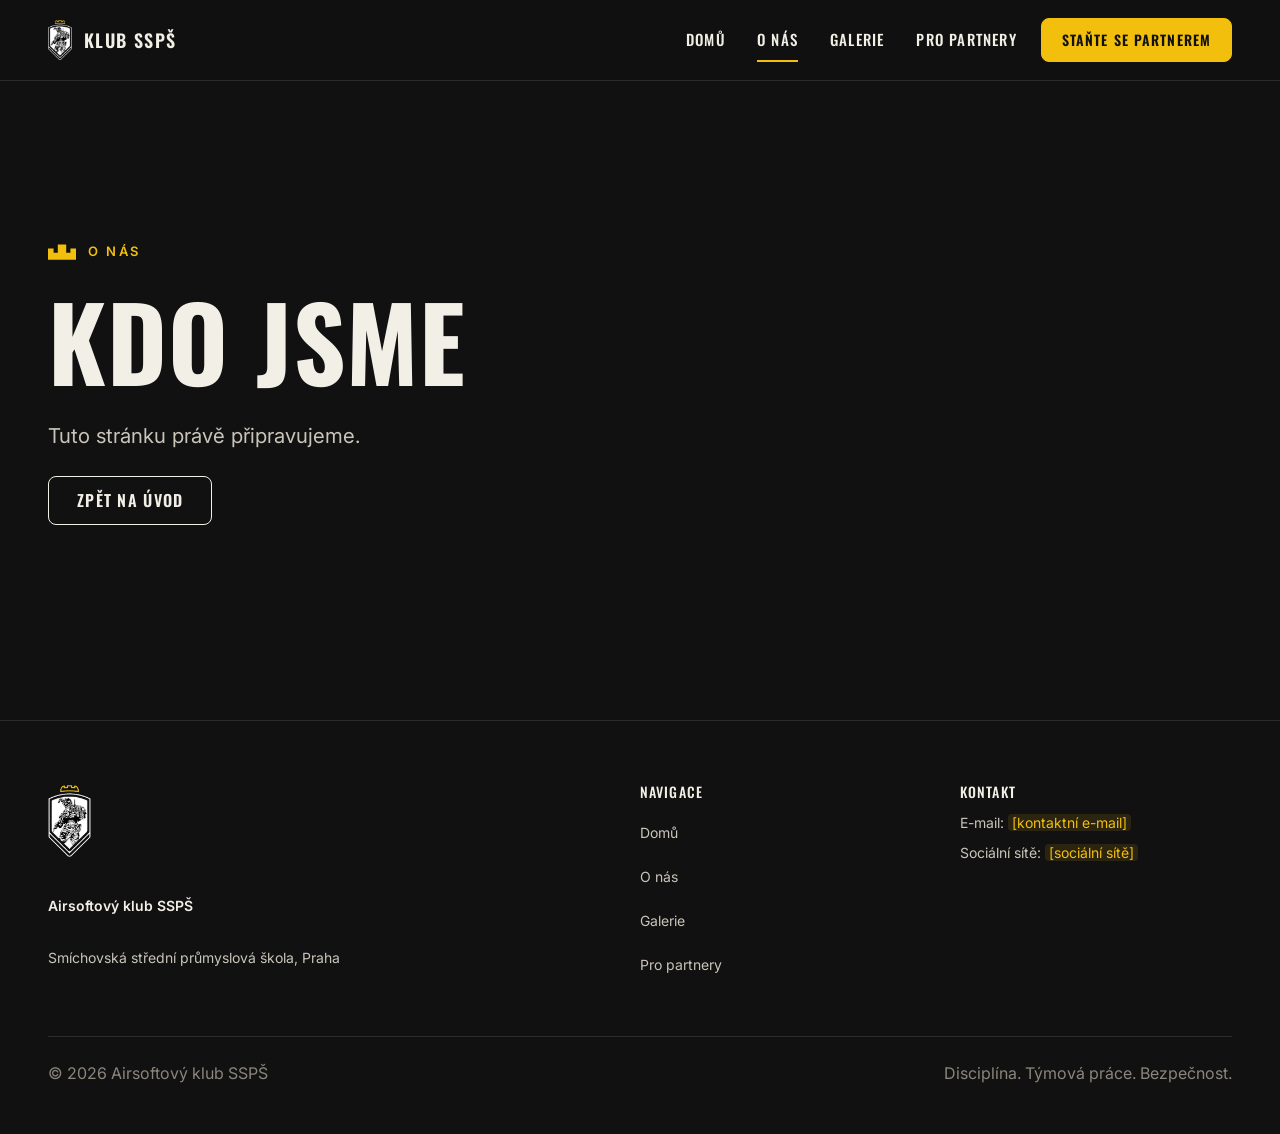
==== o-nas.html @ fc077492 "website foundation and homepage" ====
<!doctype html>
<html lang="cs">
<head>
  <meta charset="utf-8">
  <meta name="viewport" content="width=device-width, initial-scale=1">
  <title>O nás | Airsoftový klub SSPŠ</title>
  <meta name="description" content="Kdo jsme, jak klub vznikl a jaká pravidla dodržujeme.">
  <meta name="theme-color" content="#111111">

  <!-- Open Graph / sociální sítě. og:url a canonical doplnit, až bude známá doména: [URL / doména webu] -->
  <meta property="og:type" content="website">
  <meta property="og:locale" content="cs_CZ">
  <meta property="og:site_name" content="Airsoftový klub SSPŠ">
  <meta property="og:title" content="O nás | Airsoftový klub SSPŠ">
  <meta property="og:description" content="Školní airsoftový klub Smíchovské střední průmyslové školy. Disciplína. Týmová práce. Bezpečnost.">
  <meta property="og:image" content="assets/og-cover.jpg">
  <meta property="og:image:width" content="1200">
  <meta property="og:image:height" content="630">
  <meta property="og:image:alt" content="Logo Airsoftového klubu SSPŠ a členové klubu při tréninku">
  <meta name="twitter:card" content="summary_large_image">

  <link rel="icon" href="assets/icons/favicon.svg" type="image/svg+xml">
  <link rel="icon" href="assets/icons/favicon-32.png" sizes="32x32" type="image/png">
  <link rel="apple-touch-icon" href="assets/icons/apple-touch-icon.png">

  <link rel="preconnect" href="https://fonts.googleapis.com">
  <link rel="preconnect" href="https://fonts.gstatic.com" crossorigin>
  <link rel="stylesheet" href="https://fonts.googleapis.com/css2?family=Oswald:wght@500;600;700&family=Inter:wght@400;600&display=swap&subset=latin-ext">


  <link rel="stylesheet" href="css/tokens.css">
  <link rel="stylesheet" href="css/base.css">
  <link rel="stylesheet" href="css/components.css">
  <script>document.documentElement.classList.add("js");</script>
  <script src="js/main.js" defer></script>
</head>
<body>
  <a class="skip-link" href="#obsah">Přeskočit na obsah</a>

  <header class="site-header site-header--solid">
    <div class="container site-header__inner">
      <a class="brand" href="index.html" aria-label="Klub SSPŠ – úvodní stránka">
        <img class="brand__logo" src="assets/logo/logo.png" alt="" width="306" height="518">
        <span class="brand__name">Klub SSPŠ</span>
      </a>

      <nav class="nav" aria-label="Hlavní navigace">
        <ul class="nav__list" role="list">
          <li><a class="nav__link" href="index.html">Domů</a></li>
          <li><a class="nav__link" href="o-nas.html" aria-current="page">O&nbsp;nás</a></li>
          <li><a class="nav__link" href="galerie.html">Galerie</a></li>
          <li><a class="nav__link" href="partneri.html">Pro partnery</a></li>
        </ul>
      </nav>

      <a class="btn btn--primary btn--sm site-header__cta" href="partneri.html">Staňte se partnerem</a>

      <button class="menu-toggle" type="button" aria-expanded="false" aria-controls="mobile-menu" aria-label="Otevřít menu">
        <span class="menu-toggle__bars" aria-hidden="true"></span>
      </button>
    </div>
  </header>

  <div class="mobile-menu" id="mobile-menu" hidden>
    <nav aria-label="Mobilní navigace">
      <ul class="mobile-menu__list" role="list">
        <li><a class="mobile-menu__link" href="index.html">Domů</a></li>
        <li><a class="mobile-menu__link" href="o-nas.html" aria-current="page">O&nbsp;nás</a></li>
        <li><a class="mobile-menu__link" href="galerie.html">Galerie</a></li>
        <li><a class="mobile-menu__link" href="partneri.html">Pro partnery</a></li>
      </ul>
    </nav>
    <a class="btn btn--primary mobile-menu__cta" href="partneri.html">Staňte se partnerem</a>
  </div>

  <main id="obsah" tabindex="-1">
    <section class="stub" aria-labelledby="stub-title">
      <div class="container stub__inner">
        <p class="eyebrow">
          <svg class="battlement" width="40" height="24" viewBox="0 0 40 24" aria-hidden="true"><path d="M0 24V8h8v6h6V2h12v12h6V8h8v16z" fill="currentColor"/></svg>
          O&nbsp;nás
        </p>
        <h1 id="stub-title">Kdo jsme</h1>
        <p class="lead">Tuto stránku právě připravujeme.</p>
        <a class="btn btn--ghost" href="index.html">Zpět na úvod</a>
      </div>
    </section>
  </main>

  <footer class="site-footer">
    <div class="container">
      <div class="site-footer__grid">
        <div class="site-footer__brand">
          <img class="site-footer__logo" src="assets/logo/logo.png" alt="Logo Airsoftového klubu SSPŠ" width="306" height="518" loading="lazy">
          <p class="site-footer__name">Airsoftový klub SSPŠ</p>
          <p>Smíchovská střední průmyslová škola, Praha</p>
        </div>

        <nav aria-label="Odkazy v patičce">
          <h2 class="site-footer__heading">Navigace</h2>
          <ul class="site-footer__links" role="list">
            <li><a href="index.html">Domů</a></li>
            <li><a href="o-nas.html">O&nbsp;nás</a></li>
            <li><a href="galerie.html">Galerie</a></li>
            <li><a href="partneri.html">Pro partnery</a></li>
          </ul>
        </nav>

        <div>
          <h2 class="site-footer__heading">Kontakt</h2>
          <div class="site-footer__contact">
            <p>E-mail: <span class="placeholder">[kontaktní e-mail]</span></p>
            <p>Sociální sítě: <span class="placeholder">[sociální sítě]</span></p>
          </div>
        </div>
      </div>

      <div class="site-footer__bottom">
        <p>© 2026 Airsoftový klub SSPŠ</p>
        <p>Disciplína. Týmová práce. Bezpečnost.</p>
      </div>
    </div>
  </footer>
</body>
</html>
---- css/tokens.css ----
/* Design tokens – Airsoftový klub SSPŠ (DESIGN.md §4) */
:root {
  /* surfaces */
  --bg:          #111111;
  --bg-raised:   #1B1B1B;
  --bg-raised-2: #222222;
  --line:        #2C2C2C;

  /* text */
  --text:        #F2EFE6;
  --text-muted:  #C9C5BA;
  --text-subtle: #8A867C;

  /* accent */
  --gold:        #F2BF0C;
  --gold-hover:  #FFD23F;
  --gold-deep:   #2B2410;
  --on-gold:     #111111;

  /* feedback */
  --error:       #E5484D;

  /* overlays */
  --overlay-photo: linear-gradient(180deg, rgba(17, 17, 17, .2) 0%, rgba(17, 17, 17, .85) 100%);
  --header-bg:     rgba(17, 17, 17, .9);

  /* fonts */
  --font-display: "Oswald", "Arial Narrow", system-ui, sans-serif;
  --font-body:    "Inter", system-ui, -apple-system, "Segoe UI", Roboto, sans-serif;

  /* type scale */
  --fs-hero:    clamp(3rem, 8vw, 7.5rem);
  --fs-h2:      clamp(2.25rem, 4.5vw, 4.5rem);
  --fs-h3:      clamp(1.375rem, 2vw, 1.75rem);
  --fs-lead:    clamp(1.125rem, 1.6vw, 1.375rem);
  --fs-body:    1rem;
  --fs-small:   0.875rem;
  --fs-eyebrow: 0.8125rem;
  --fs-stat:    clamp(3rem, 6vw, 5.5rem);
  --fs-nav:     0.9375rem;
  --fs-menu:    clamp(2rem, 9vw, 3rem);

  --lh-hero: 1.1;  /* DESIGN says 1.0, but Ý/Š diacritics collide between lines at 1.0 */
  --lh-h2:   1.05;
  --lh-h3:   1.2;
  --lh-lead: 1.5;
  --lh-body: 1.6;

  --ls-heading: 0.01em;
  --ls-ui:      0.08em;
  --ls-eyebrow: 0.2em;

  /* spacing scale */
  --space-1: 4px;
  --space-2: 8px;
  --space-3: 12px;
  --space-4: 16px;
  --space-5: 24px;
  --space-6: 32px;
  --space-7: 48px;
  --space-8: 64px;
  --space-9: 96px;
  --space-10: 128px;

  /* layout */
  --container: 1200px;
  --gutter: 20px;
  --section-pad: clamp(64px, 10vw, 128px);
  --grid-gap: 24px;
  --header-h: 72px;

  /* shape */
  --radius-card: 12px;
  --radius-btn: 8px;
  --radius-pill: 999px;
  --border: 1px solid var(--line);
  --border-accent: 4px solid var(--gold);

  /* motion */
  --dur-fast: 150ms;
  --dur: 250ms;
  --ease: ease-out;
}

@media (min-width: 640px) {
  :root { --gutter: 32px; }
}

@media (min-width: 1024px) {
  :root { --gutter: 48px; --grid-gap: 32px; --header-h: 80px; }
}
---- css/base.css ----
/* Base: reset, typography, layout helpers (DESIGN.md §4, §8) */

*, *::before, *::after { box-sizing: border-box; }

* { margin: 0; }

html {
  color-scheme: dark;
  -webkit-text-size-adjust: 100%;
  text-size-adjust: 100%;
  scroll-behavior: smooth;
  scroll-padding-top: var(--header-h);
}

body {
  min-height: 100vh;
  background: var(--bg);
  color: var(--text-muted);
  font-family: var(--font-body);
  font-size: var(--fs-body);
  line-height: var(--lh-body);
  -webkit-font-smoothing: antialiased;
  overflow-x: hidden;
}

body.is-locked { overflow: hidden; }

img, picture, svg { display: block; max-width: 100%; }
img { height: auto; }

button { font: inherit; color: inherit; background: none; border: 0; cursor: pointer; }

ul[role="list"], ol[role="list"] { list-style: none; padding: 0; }

/* Headings */
h1, h2, h3 {
  font-family: var(--font-display);
  font-weight: 600;
  text-transform: uppercase;
  letter-spacing: var(--ls-heading);
  color: var(--text);
  text-wrap: balance;
}

h1 { font-size: var(--fs-hero); line-height: var(--lh-hero); font-weight: 700; }
h2 { font-size: var(--fs-h2); line-height: var(--lh-h2); }
h3 { font-size: var(--fs-h3); line-height: var(--lh-h3); }

p { max-width: 65ch; text-wrap: pretty; }

.lead {
  font-size: var(--fs-lead);
  line-height: var(--lh-lead);
  color: var(--text-muted);
  max-width: 60ch;
}

/* Links */
a { color: var(--text); text-decoration-color: var(--gold); text-underline-offset: 4px; }
a:hover { color: var(--gold); }

/* Focus */
:focus-visible {
  outline: 2px solid var(--gold);
  outline-offset: 3px;
  border-radius: 2px;
}

/* Skip-link target receives focus programmatically; no ring around the whole page */
main:focus { outline: none; }

/* Skip link */
.skip-link {
  position: absolute;
  top: var(--space-3);
  left: var(--space-3);
  z-index: 200;
  padding: var(--space-3) var(--space-5);
  background: var(--gold);
  color: var(--on-gold);
  font-weight: 600;
  border-radius: var(--radius-btn);
  text-decoration: none;
  transform: translateY(-200%);
  transition: transform var(--dur-fast) var(--ease);
}
.skip-link:focus { transform: translateY(0); color: var(--on-gold); }

/* Layout helpers */
.container {
  width: 100%;
  max-width: calc(var(--container) + 2 * var(--gutter));
  margin-inline: auto;
  padding-inline: var(--gutter);
}

.section { padding-block: var(--section-pad); }
.section--raised { background: var(--bg-raised); }

.visually-hidden {
  position: absolute !important;
  width: 1px; height: 1px;
  padding: 0; margin: -1px;
  overflow: hidden;
  clip: rect(0 0 0 0);
  white-space: nowrap;
  border: 0;
}

/* Placeholder marker for missing facts – visible on purpose */
.placeholder {
  color: var(--gold);
  font-style: normal;
  background: var(--gold-deep);
  padding: 0 var(--space-1);
  border-radius: 4px;
}

/* Scroll reveal (added by JS, so content is visible without JS) */
.js .reveal {
  opacity: 0;
  transform: translateY(16px);
  transition: opacity var(--dur) var(--ease), transform var(--dur) var(--ease);
}
.js .reveal.is-visible { opacity: 1; transform: none; }

@media (prefers-reduced-motion: reduce) {
  html { scroll-behavior: auto; }
  *, *::before, *::after {
    transition-duration: 0.01ms !important;
    animation-duration: 0.01ms !important;
    animation-iteration-count: 1 !important;
  }
  .js .reveal { opacity: 1; transform: none; }
}
---- css/components.css ----
/* Components (DESIGN.md §5) */

/* ---------- Battlement motif ---------- */
.battlement {
  flex: none;
  width: 28px;
  height: auto;
  color: var(--gold);
}

/* ---------- Buttons ---------- */
.btn {
  display: inline-flex;
  align-items: center;
  justify-content: center;
  gap: var(--space-2);
  min-height: 48px;
  padding: 14px 28px;
  border: 1px solid transparent;
  border-radius: var(--radius-btn);
  font-family: var(--font-display);
  font-weight: 600;
  font-size: 1rem;
  line-height: 1.2;
  letter-spacing: var(--ls-ui);
  text-transform: uppercase;
  text-decoration: none;
  white-space: nowrap;
  transition: background-color var(--dur-fast) var(--ease),
              border-color var(--dur-fast) var(--ease),
              color var(--dur-fast) var(--ease);
}

.btn--primary { background: var(--gold); color: var(--on-gold); }
.btn--primary:hover { background: var(--gold-hover); color: var(--on-gold); }

.btn--ghost { border-color: var(--text); color: var(--text); }
.btn--ghost:hover { border-color: var(--gold); color: var(--gold); }

.btn--sm { min-height: 44px; padding: 10px 20px; font-size: var(--fs-small); }

.link {
  display: inline-flex;
  align-items: center;
  min-height: 44px;
  color: var(--text);
  font-weight: 600;
  text-decoration: underline;
  text-decoration-color: var(--gold);
  text-decoration-thickness: 2px;
  text-underline-offset: 4px;
}
.link:hover { color: var(--gold); }

.btn-row { display: flex; flex-wrap: wrap; gap: var(--space-4); }

/* ---------- Header / nav ---------- */
.site-header {
  position: fixed;
  inset: 0 0 auto 0;
  z-index: 100;
  border-bottom: 1px solid transparent;
  transition: background-color var(--dur) var(--ease), border-color var(--dur) var(--ease);
}

.site-header.is-scrolled,
.site-header--solid {
  background: var(--header-bg);
  -webkit-backdrop-filter: blur(8px);
  backdrop-filter: blur(8px);
  border-bottom-color: var(--line);
}

.site-header__inner {
  display: flex;
  align-items: center;
  justify-content: space-between;
  gap: var(--space-5);
  min-height: var(--header-h);
}

.brand {
  display: inline-flex;
  align-items: center;
  gap: var(--space-3);
  min-height: 44px;
  text-decoration: none;
  color: var(--text);
}
.brand:hover { color: var(--text); }
.brand__logo { width: auto; height: 40px; }
.brand__name {
  font-family: var(--font-display);
  font-weight: 600;
  font-size: 1.125rem;
  letter-spacing: var(--ls-ui);
  text-transform: uppercase;
}

.nav { display: none; }

.nav__list {
  display: flex;
  align-items: center;
  gap: var(--space-6);
}

.nav__link {
  display: inline-flex;
  align-items: center;
  min-height: 44px;
  font-family: var(--font-display);
  font-weight: 500;
  font-size: var(--fs-nav);
  letter-spacing: var(--ls-ui);
  text-transform: uppercase;
  text-decoration: none;
  color: var(--text);
  border-bottom: 2px solid transparent;
  transition: color var(--dur-fast) var(--ease), border-color var(--dur-fast) var(--ease);
}
.nav__link:hover { color: var(--gold); }
.nav__link[aria-current="page"] { border-bottom-color: var(--gold); }

.site-header__cta { display: none; }

/* Header CTA: ghost while over the hero, primary once the hero is scrolled past
   (keeps a single primary button per screen). */
.site-header__cta.btn--primary { background: transparent; color: var(--text); border-color: var(--text); }
.site-header__cta.btn--primary:hover { border-color: var(--gold); color: var(--gold); }
.site-header.is-past-hero .site-header__cta.btn--primary,
.site-header--solid .site-header__cta.btn--primary { background: var(--gold); color: var(--on-gold); border-color: var(--gold); }
.site-header.is-past-hero .site-header__cta.btn--primary:hover,
.site-header--solid .site-header__cta.btn--primary:hover { background: var(--gold-hover); border-color: var(--gold-hover); color: var(--on-gold); }

.menu-toggle {
  display: inline-flex;
  align-items: center;
  justify-content: center;
  width: 48px;
  height: 48px;
  margin-right: calc(-1 * var(--space-3));
  color: var(--text);
  border-radius: var(--radius-btn);
  position: relative;
  z-index: 120;
}
.menu-toggle__bars,
.menu-toggle__bars::before,
.menu-toggle__bars::after {
  display: block;
  width: 24px;
  height: 2px;
  background: currentColor;
  transition: transform var(--dur) var(--ease), opacity var(--dur-fast) var(--ease);
}
.menu-toggle__bars { position: relative; }
.menu-toggle__bars::before,
.menu-toggle__bars::after { content: ""; position: absolute; left: 0; }
.menu-toggle__bars::before { top: -7px; }
.menu-toggle__bars::after { top: 7px; }
.menu-toggle[aria-expanded="true"] .menu-toggle__bars { background: transparent; }
.menu-toggle[aria-expanded="true"] .menu-toggle__bars::before { transform: translateY(7px) rotate(45deg); }
.menu-toggle[aria-expanded="true"] .menu-toggle__bars::after { transform: translateY(-7px) rotate(-45deg); }

/* While the menu is open the header sits above the overlay, so logo + close button stay usable */
.site-header--menu-open {
  z-index: 120;
  background: var(--bg);
  -webkit-backdrop-filter: none;
  backdrop-filter: none;
  border-bottom-color: var(--line);
}

/* Mobile overlay */
.mobile-menu {
  position: fixed;
  inset: 0;
  z-index: 110;
  display: flex;
  flex-direction: column;
  padding: calc(var(--header-h) + var(--space-6)) var(--gutter) var(--space-7);
  background: var(--bg);
  overflow-y: auto;
}
.mobile-menu[hidden] { display: none; }

.mobile-menu__list { display: grid; gap: var(--space-2); }

.mobile-menu__link {
  display: inline-flex;
  align-items: center;
  min-height: 56px;
  font-family: var(--font-display);
  font-weight: 600;
  font-size: var(--fs-menu);
  line-height: 1.1;
  letter-spacing: var(--ls-heading);
  text-transform: uppercase;
  text-decoration: none;
  color: var(--text);
}
.mobile-menu__link[aria-current="page"] {
  text-decoration: underline;
  text-decoration-color: var(--gold);
  text-decoration-thickness: 2px;
  text-underline-offset: 8px;
}
.mobile-menu__cta { margin-top: var(--space-7); align-self: flex-start; }

@media (min-width: 1024px) {
  .nav { display: block; margin-left: auto; }
  .site-header__cta { display: inline-flex; }
  .menu-toggle, .mobile-menu { display: none !important; }
}

/* ---------- Section header ---------- */
.section-header { display: grid; gap: var(--space-4); margin-bottom: var(--space-7); }

.eyebrow {
  display: inline-flex;
  align-items: center;
  gap: var(--space-3);
  font-family: var(--font-body);
  font-weight: 600;
  font-size: var(--fs-eyebrow);
  line-height: 1.3;
  letter-spacing: var(--ls-eyebrow);
  text-transform: uppercase;
  color: var(--gold);
}

.section-header__title { max-width: 18ch; }
.section-header .lead { margin-top: var(--space-2); }

.section-footer { margin-top: var(--space-6); }

/* ---------- Hero ---------- */
.hero {
  position: relative;
  display: flex;
  align-items: flex-end;
  min-height: 92vh;
  min-height: 92svh;
  padding-top: calc(var(--header-h) + var(--space-7));
  padding-bottom: var(--space-8);
  isolation: isolate;
  overflow: hidden;
  background: var(--bg);
}

.hero__media,
.hero__media img {
  position: absolute;
  inset: 0;
  width: 100%;
  height: 100%;
  z-index: -2;
}
.hero__media img {
  object-fit: cover;
  object-position: 50% 30%;
  filter: saturate(0.9);
}
.hero::before {
  content: "";
  position: absolute;
  inset: 0;
  z-index: -1;
  /* mobile: photo stays visible at the top, text sits on a dark lower part */
  background: linear-gradient(180deg, rgba(17, 17, 17, .25) 0%, rgba(17, 17, 17, .55) 30%, rgba(17, 17, 17, .92) 55%, var(--bg) 100%);
}

.hero__inner {
  display: grid;
  gap: var(--space-7);
  align-items: end;
}

.hero__content { display: grid; gap: var(--space-5); justify-items: start; }
.hero__title { max-width: 12ch; }
.hero__lead { color: var(--text); }

.hero__logo { display: none; }

.hero__media img { object-position: 50% 0%; }

@media (min-width: 640px) {
  .hero { min-height: 75vh; min-height: 75svh; }
  .hero__media img { object-position: 50% 50%; }
  .hero::before {
    background:
      linear-gradient(90deg, rgba(17, 17, 17, .8) 0%, rgba(17, 17, 17, .45) 70%, rgba(17, 17, 17, .3) 100%),
      var(--overlay-photo);
  }
}

@media (min-width: 1024px) {
  .hero { min-height: 90vh; align-items: center; padding-bottom: var(--space-9); }
  .hero::before {
    background:
      /* dark zone behind the logo (logo only on dark backgrounds, DESIGN §2) */
      radial-gradient(ellipse 360px 420px at calc(100% - 200px) 50%, rgba(17, 17, 17, .9) 0%, rgba(17, 17, 17, .75) 55%, rgba(17, 17, 17, 0) 100%),
      linear-gradient(90deg, rgba(17, 17, 17, .85) 0%, rgba(17, 17, 17, .4) 55%, rgba(17, 17, 17, .7) 100%),
      var(--overlay-photo);
  }
  .hero__inner { grid-template-columns: minmax(0, 1fr) auto; }
  .hero__logo {
    display: block;
    width: auto;
    height: clamp(280px, 30vw, 380px);
    margin-right: var(--space-5);
  }
}

/* ---------- Stat blocks ---------- */
.stats {
  display: grid;
  gap: var(--space-6);
}
.stat {
  display: grid;
  gap: var(--space-2);
  padding-left: var(--space-5);
  border-left: var(--border-accent);
}
.stat__value {
  font-family: var(--font-display);
  font-weight: 700;
  font-size: var(--fs-stat);
  line-height: 1;
  color: var(--gold);
}
.stat__label {
  font-size: var(--fs-body);
  color: var(--text-muted);
}

@media (min-width: 640px) {
  .stats { grid-template-columns: repeat(3, minmax(0, 1fr)); }
}

/* ---------- Cards ---------- */
.card-grid {
  display: grid;
  gap: var(--grid-gap);
}
@media (min-width: 640px) { .card-grid { grid-template-columns: repeat(2, minmax(0, 1fr)); } }
@media (min-width: 1024px) { .card-grid--4 { grid-template-columns: repeat(4, minmax(0, 1fr)); } }

.card {
  display: flex;
  flex-direction: column;
  gap: var(--space-4);
  padding: var(--space-6);
  background: var(--bg-raised);
  border: var(--border);
  border-top: var(--border-accent);
  border-radius: var(--radius-card);
  transition: transform var(--dur) var(--ease), border-color var(--dur) var(--ease), background-color var(--dur) var(--ease);
}
.card:hover {
  transform: translateY(-2px);
  border-color: var(--gold);
  background: var(--bg-raised-2);
}
.card__icon { width: 32px; height: 32px; color: var(--gold); }
.card__title { font-size: var(--fs-h3); }
.card__text { color: var(--text-muted); }
.card__meta { margin-top: auto; font-size: var(--fs-small); color: var(--text-muted); }

/* ---------- Statement band ---------- */
.statement-band {
  background: var(--gold);
  color: var(--on-gold);
  padding-block: clamp(48px, 8vw, 96px);
}
.statement-band__text {
  font-family: var(--font-display);
  font-weight: 700;
  font-size: var(--fs-h2);
  line-height: var(--lh-h2);
  letter-spacing: var(--ls-heading);
  text-transform: uppercase;
  text-align: center;
  color: var(--on-gold);
  max-width: none;
}
.statement-band__text span { display: inline-block; }

/* ---------- Photo grid ---------- */
.photo-grid {
  display: grid;
  grid-template-columns: repeat(2, minmax(0, 1fr));
  gap: var(--space-2);
}
@media (min-width: 640px) { .photo-grid { grid-template-columns: repeat(3, minmax(0, 1fr)); gap: var(--space-3); } }

.photo {
  position: relative;
  aspect-ratio: 4 / 5;
  overflow: hidden;
  border-radius: var(--radius-card);
  background: var(--bg-raised);
}
.photo img {
  width: 100%;
  height: 100%;
  object-fit: cover;
  filter: saturate(0.9);
  transition: transform var(--dur) var(--ease);
}
.photo:hover img { transform: scale(1.03); }

/* ---------- Partners ---------- */
.partner-grid {
  display: grid;
  grid-template-columns: repeat(2, minmax(0, 1fr));
  gap: var(--space-4);
  margin-bottom: var(--space-7);
}
@media (min-width: 1024px) { .partner-grid { grid-template-columns: repeat(4, minmax(0, 1fr)); } }

.partner-tile {
  display: grid;
  place-items: center;
  min-height: 120px;
  padding: var(--space-5);
  background: var(--bg-raised);
  border: var(--border);
  border-radius: var(--radius-card);
}
.partner-tile img { filter: grayscale(1); opacity: .6; transition: filter var(--dur) var(--ease), opacity var(--dur) var(--ease); }
.partner-tile:hover img { filter: none; opacity: 1; }

.partner-tile--placeholder {
  border: 1px dashed var(--text-subtle);
  background: transparent;
  font-family: var(--font-display);
  font-weight: 500;
  font-size: var(--fs-small);
  letter-spacing: var(--ls-ui);
  text-transform: uppercase;
  text-align: center;
  color: var(--text-muted);
}

.cta-box {
  display: grid;
  gap: var(--space-5);
  justify-items: start;
  padding: var(--space-6);
  background: var(--bg-raised);
  border: var(--border);
  border-radius: var(--radius-card);
}
.cta-box__text { font-size: var(--fs-lead); line-height: var(--lh-lead); color: var(--text); }

@media (min-width: 1024px) {
  .cta-box { grid-template-columns: 1fr auto; align-items: center; padding: var(--space-7); }
}

/* ---------- Footer ---------- */
.site-footer {
  border-top: var(--border);
  padding-block: var(--space-8) var(--space-7);
  font-size: var(--fs-small);
  color: var(--text-muted);
}
.site-footer__grid { display: grid; gap: var(--space-7); }
.site-footer__brand { display: grid; gap: var(--space-3); justify-items: start; }
.site-footer__logo { width: auto; height: 72px; margin-bottom: var(--space-2); }
.site-footer__name { color: var(--text); font-weight: 600; }
.site-footer__heading {
  margin-bottom: var(--space-3);
  font-family: var(--font-display);
  font-weight: 500;
  font-size: var(--fs-small);
  letter-spacing: var(--ls-ui);
  text-transform: uppercase;
  color: var(--text);
}
.site-footer__links { display: grid; gap: 0; }
.site-footer__links a {
  display: inline-flex;
  align-items: center;
  min-height: 44px;
  color: var(--text-muted);
  text-decoration: none;
}
.site-footer__links a:hover { color: var(--gold); }
.site-footer__contact { display: grid; gap: var(--space-2); }
.site-footer__bottom {
  margin-top: var(--space-7);
  padding-top: var(--space-5);
  border-top: var(--border);
  display: flex;
  flex-wrap: wrap;
  justify-content: space-between;
  gap: var(--space-3);
  color: var(--text-subtle);
  font-size: var(--fs-body);
}

@media (min-width: 640px) {
  .site-footer__grid { grid-template-columns: repeat(2, minmax(0, 1fr)); }
}
@media (min-width: 1024px) {
  .site-footer__grid { grid-template-columns: 2fr 1fr 1fr; }
}

/* ---------- Stub page ---------- */
.stub {
  min-height: 80vh;
  display: flex;
  align-items: center;
  padding-top: calc(var(--header-h) + var(--space-8));
  padding-bottom: var(--space-9);
}
.stub__inner { display: grid; gap: var(--space-5); justify-items: start; }

/* ---------- Reduced motion: no transforms ---------- */
@media (prefers-reduced-motion: reduce) {
  .card:hover { transform: none; }
  .photo:hover img { transform: none; }
  .skip-link { transition: none; }
}
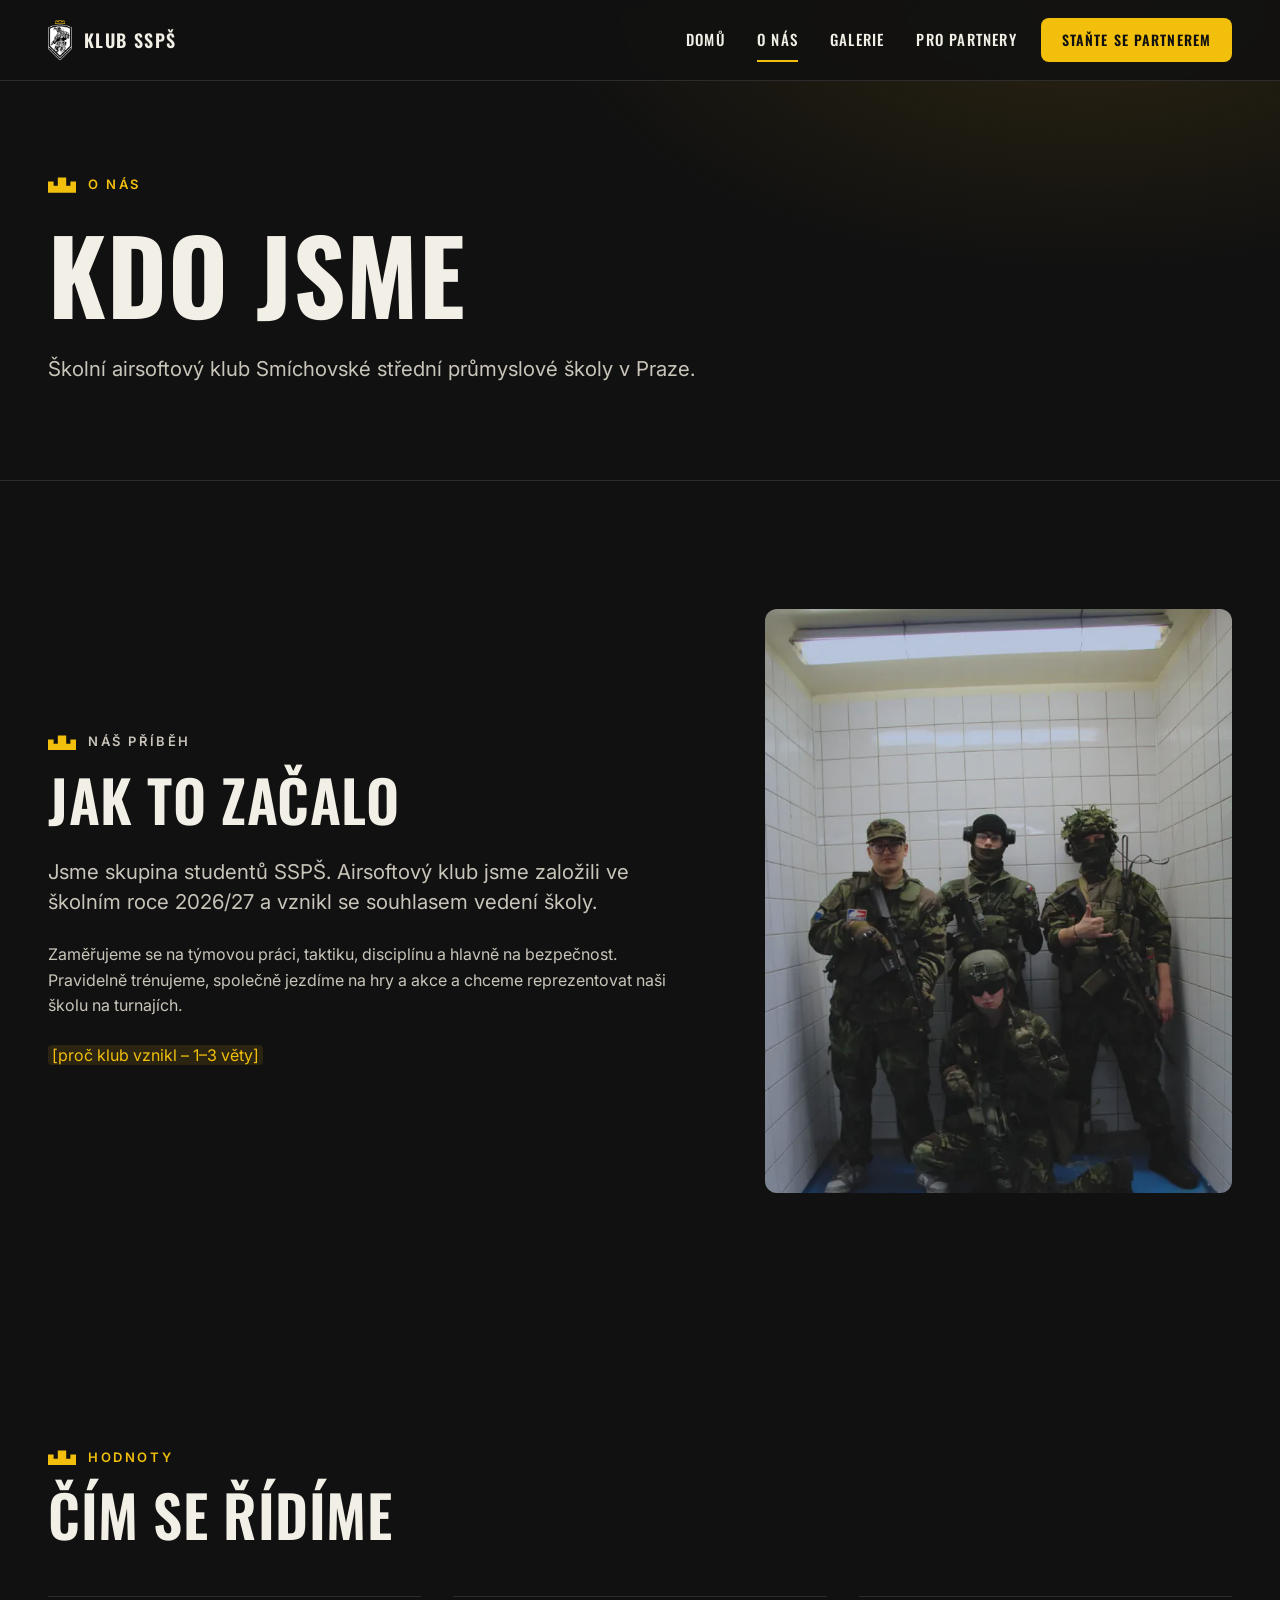
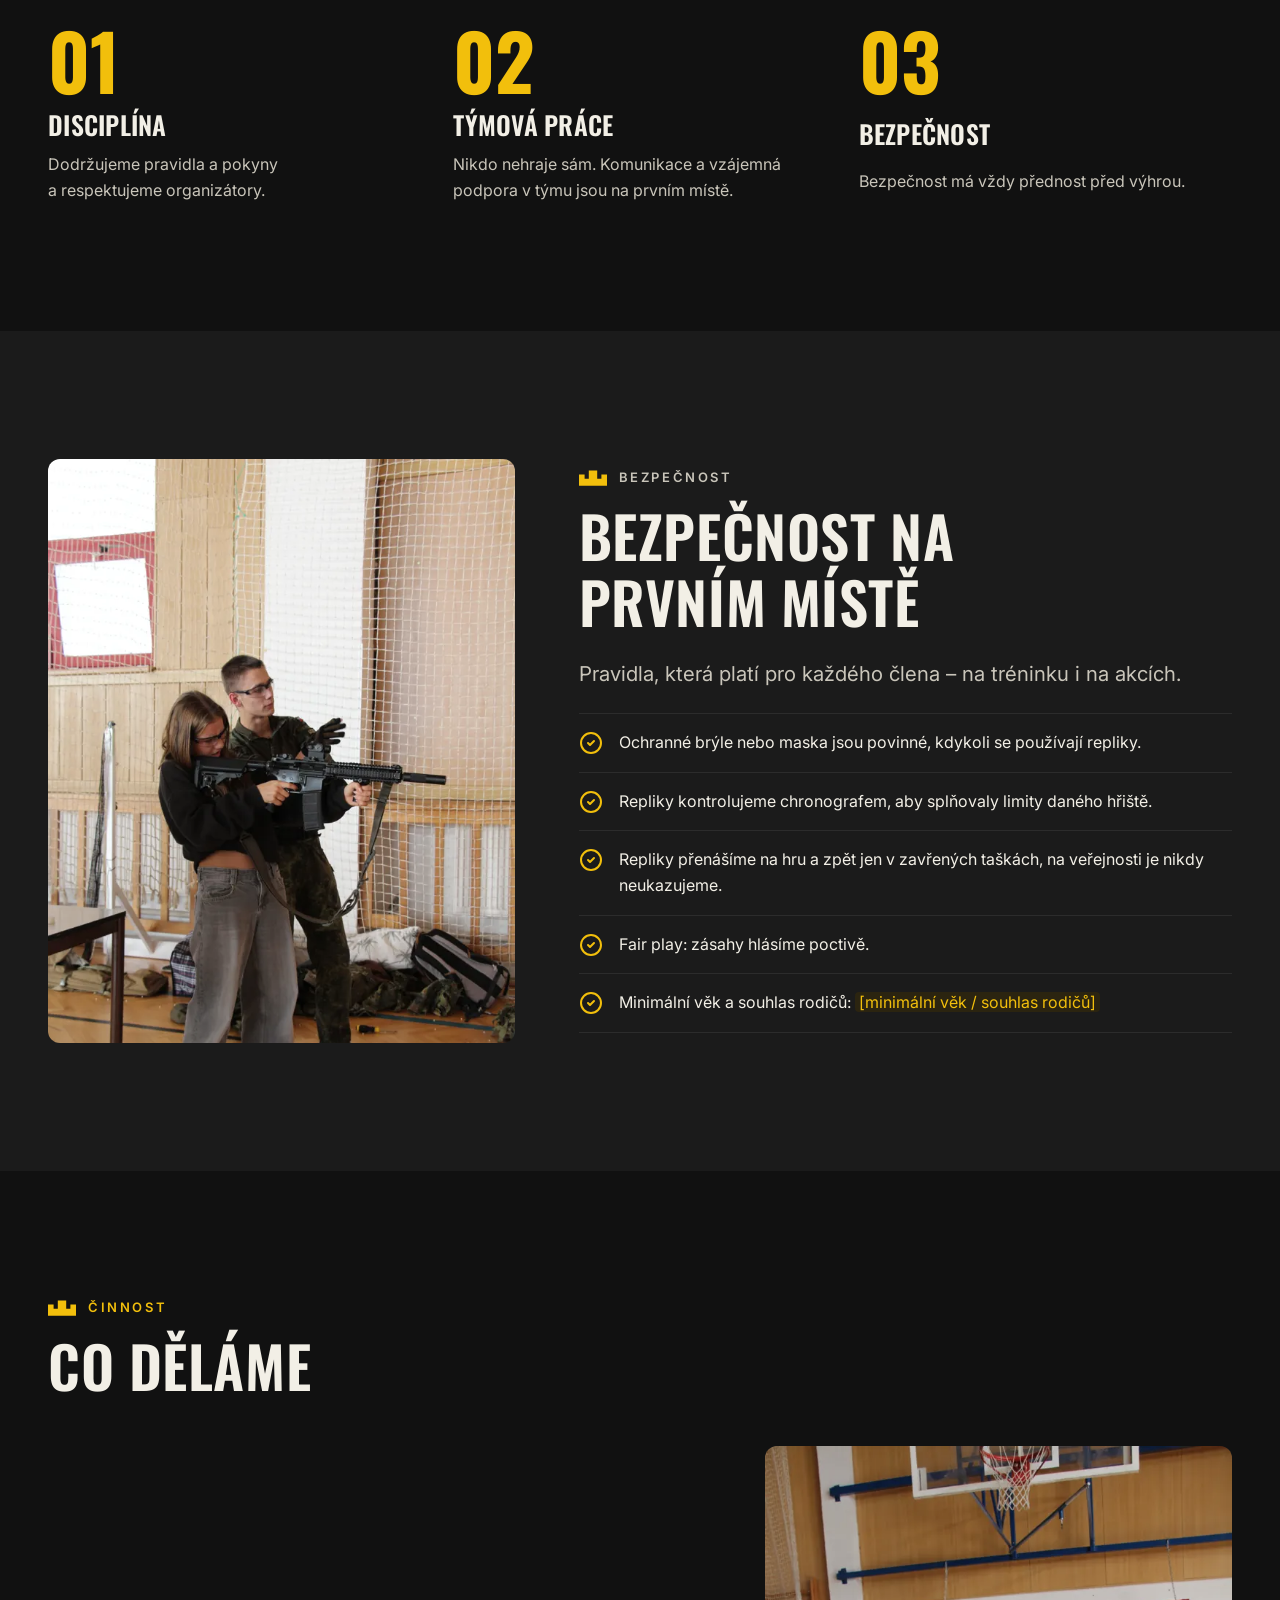
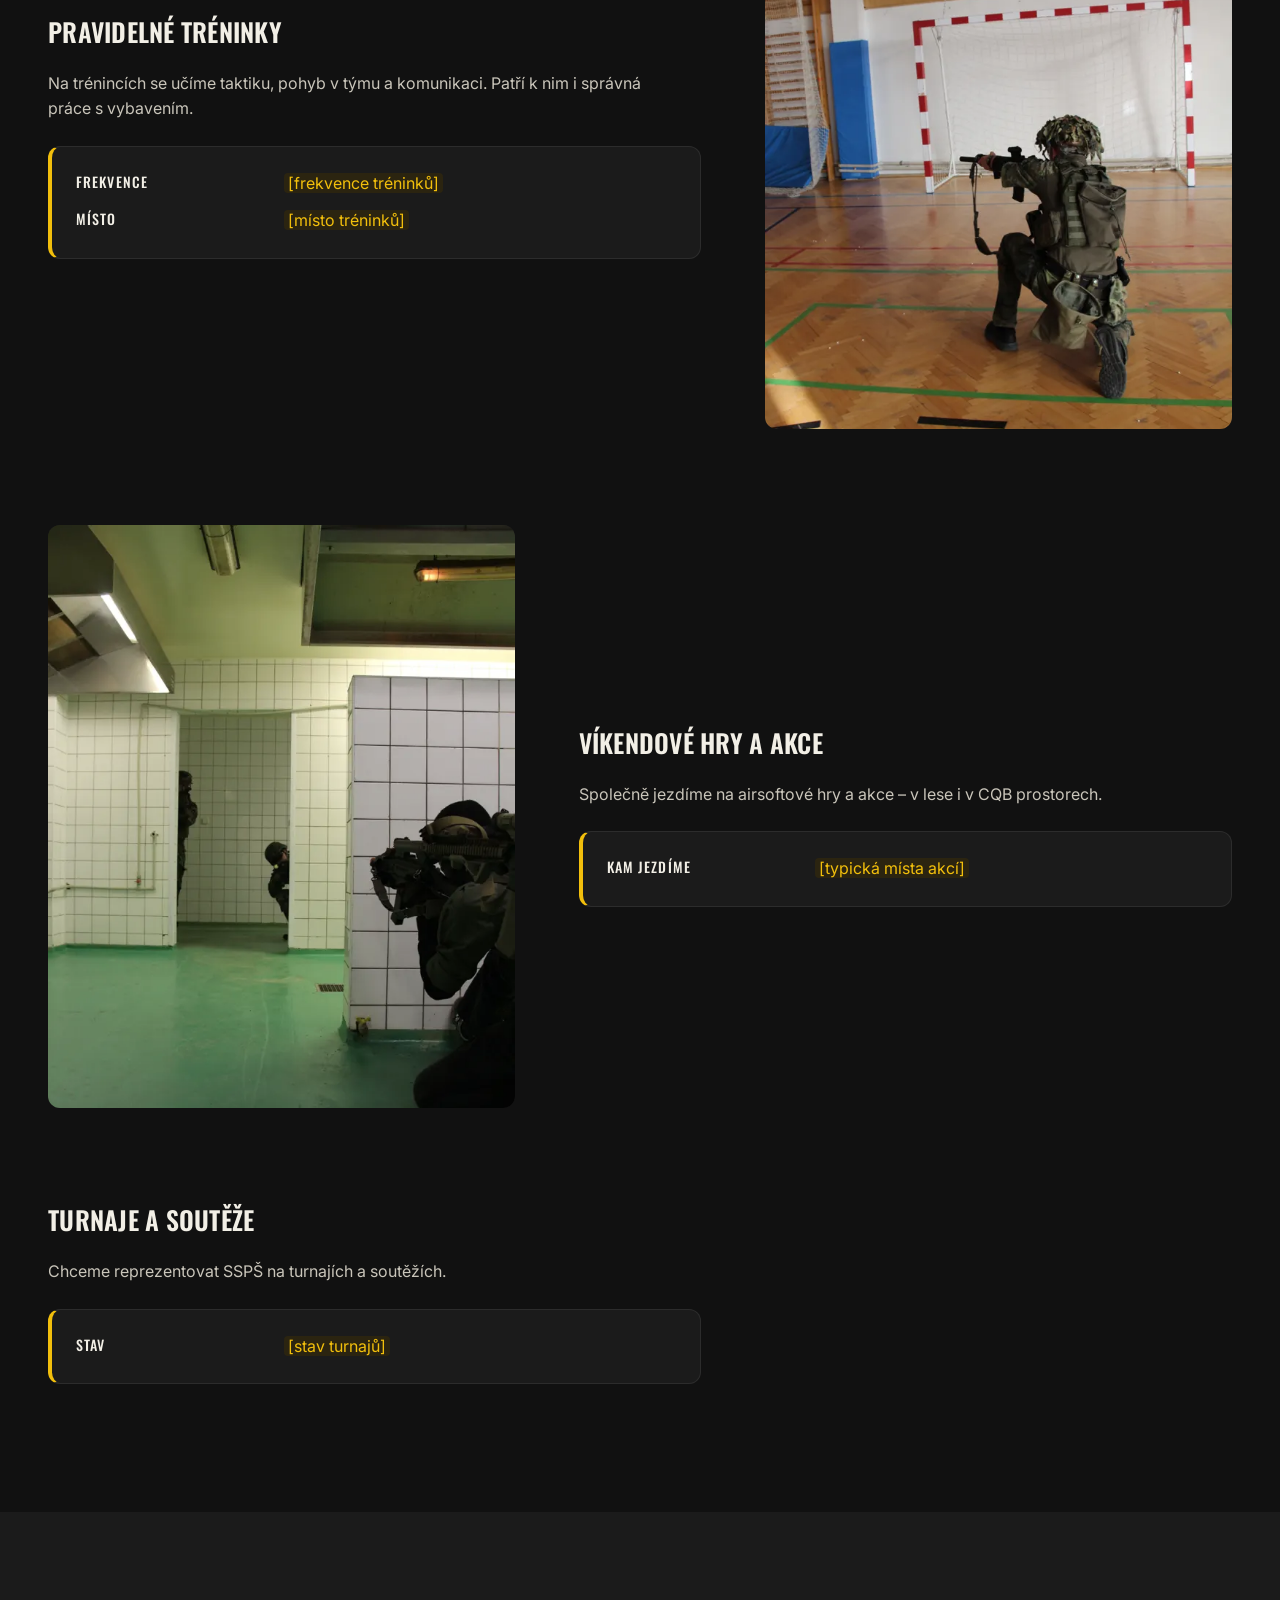
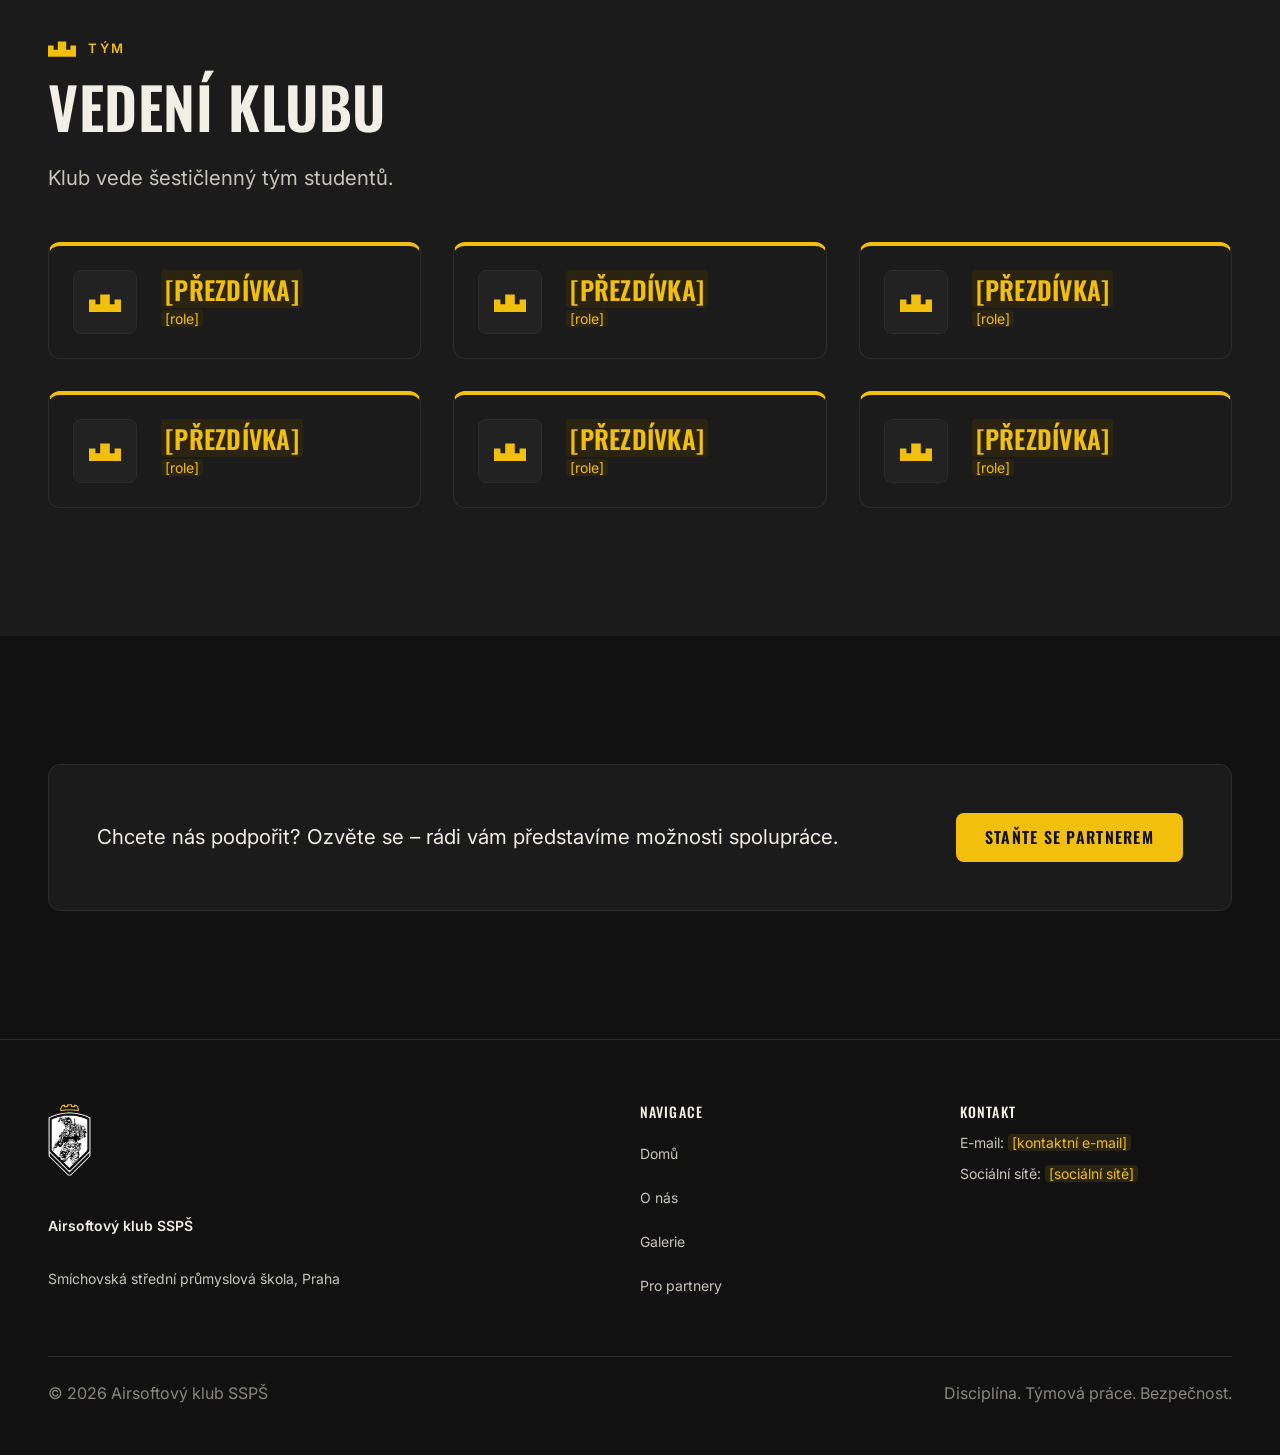
==== commit a1866bb8: "About us page added" ====
--- a/o-nas.html
+++ b/o-nas.html
@@ -4,7 +4,7 @@
   <meta charset="utf-8">
   <meta name="viewport" content="width=device-width, initial-scale=1">
   <title>O nás | Airsoftový klub SSPŠ</title>
-  <meta name="description" content="Kdo jsme, jak klub vznikl a jaká pravidla dodržujeme.">
+  <meta name="description" content="Kdo jsme, čím se řídíme, bezpečnostní pravidla a vedení Airsoftového klubu SSPŠ ze Smíchovské střední průmyslové školy.">
   <meta name="theme-color" content="#111111">
 
   <!-- Open Graph / sociální sítě. og:url a canonical doplnit, až bude známá doména: [URL / doména webu] -->
@@ -74,17 +74,255 @@
   </div>
 
   <main id="obsah" tabindex="-1">
-    <section class="stub" aria-labelledby="stub-title">
-      <div class="container stub__inner">
+
+    <!-- 1. Page header -->
+    <section class="page-header" aria-labelledby="page-title">
+      <div class="container page-header__inner">
         <p class="eyebrow">
           <svg class="battlement" width="40" height="24" viewBox="0 0 40 24" aria-hidden="true"><path d="M0 24V8h8v6h6V2h12v12h6V8h8v16z" fill="currentColor"/></svg>
           O&nbsp;nás
         </p>
-        <h1 id="stub-title">Kdo jsme</h1>
-        <p class="lead">Tuto stránku právě připravujeme.</p>
-        <a class="btn btn--ghost" href="index.html">Zpět na úvod</a>
-      </div>
-    </section>
+        <h1 id="page-title">Kdo jsme</h1>
+        <p class="lead">Školní airsoftový klub Smíchovské střední průmyslové školy v&nbsp;Praze.</p>
+      </div>
+    </section>
+
+    <!-- 2. Náš příběh -->
+    <section class="section" aria-labelledby="pribeh-title">
+      <div class="container">
+        <div class="split">
+          <div class="split__body reveal">
+            <header class="section-header">
+              <p class="eyebrow">
+                <svg class="battlement" width="40" height="24" viewBox="0 0 40 24" aria-hidden="true"><path d="M0 24V8h8v6h6V2h12v12h6V8h8v16z" fill="currentColor"/></svg>
+                Náš příběh
+              </p>
+              <h2 class="section-header__title" id="pribeh-title">Jak to začalo</h2>
+            </header>
+            <p class="lead">Jsme skupina studentů SSPŠ. Airsoftový klub jsme založili ve školním roce 2026/27 a&nbsp;vznikl se souhlasem vedení školy.</p>
+            <p>Zaměřujeme se na týmovou práci, taktiku, disciplínu a&nbsp;hlavně na bezpečnost. Pravidelně trénujeme, společně jezdíme na hry a&nbsp;akce a&nbsp;chceme reprezentovat naši školu na turnajích.</p>
+            <p><span class="placeholder">[proč klub vznikl – 1–3 věty]</span></p>
+          </div>
+          <div class="split__media reveal">
+            <div class="photo">
+              <picture>
+                <source type="image/webp" srcset="assets/photos/team-640.webp 640w, assets/photos/team-1280.webp 1280w, assets/photos/team-1920.webp 1920w" sizes="(min-width: 1024px) 40vw, (min-width: 640px) 480px, 100vw">
+                <img src="assets/photos/team-640.jpg" srcset="assets/photos/team-640.jpg 640w, assets/photos/team-1280.jpg 1280w, assets/photos/team-1920.jpg 1920w" sizes="(min-width: 1024px) 40vw, (min-width: 640px) 480px, 100vw" width="1280" height="1920" loading="lazy" decoding="async" alt="Čtyři členové klubu v&nbsp;airsoftovém vybavení při společné fotografii">
+              </picture>
+            </div>
+          </div>
+        </div>
+      </div>
+    </section>
+
+    <!-- 3. Naše hodnoty -->
+    <section class="section" aria-labelledby="hodnoty-title">
+      <div class="container">
+        <header class="section-header reveal">
+          <p class="eyebrow">
+            <svg class="battlement" width="40" height="24" viewBox="0 0 40 24" aria-hidden="true"><path d="M0 24V8h8v6h6V2h12v12h6V8h8v16z" fill="currentColor"/></svg>
+            Hodnoty
+          </p>
+          <h2 class="section-header__title" id="hodnoty-title">Čím se řídíme</h2>
+        </header>
+
+        <ol class="numbered" role="list">
+          <li class="numbered__item reveal">
+            <span class="numbered__num" aria-hidden="true">01</span>
+            <h3 class="numbered__title">Disciplína</h3>
+            <p class="numbered__text">Dodržujeme pravidla a&nbsp;pokyny a&nbsp;respektujeme organizátory.</p>
+          </li>
+          <li class="numbered__item reveal">
+            <span class="numbered__num" aria-hidden="true">02</span>
+            <h3 class="numbered__title">Týmová práce</h3>
+            <p class="numbered__text">Nikdo nehraje sám. Komunikace a&nbsp;vzájemná podpora v&nbsp;týmu jsou na prvním místě.</p>
+          </li>
+          <li class="numbered__item reveal">
+            <span class="numbered__num" aria-hidden="true">03</span>
+            <h3 class="numbered__title">Bezpečnost</h3>
+            <p class="numbered__text">Bezpečnost má vždy přednost před výhrou.</p>
+          </li>
+        </ol>
+      </div>
+    </section>
+
+    <!-- 4. Bezpečnost na prvním místě -->
+    <section class="section section--raised" aria-labelledby="bezpecnost-title">
+      <div class="container">
+        <div class="split split--reverse">
+          <div class="split__body reveal">
+            <header class="section-header">
+              <p class="eyebrow">
+                <svg class="battlement" width="40" height="24" viewBox="0 0 40 24" aria-hidden="true"><path d="M0 24V8h8v6h6V2h12v12h6V8h8v16z" fill="currentColor"/></svg>
+                Bezpečnost
+              </p>
+              <h2 class="section-header__title" id="bezpecnost-title">Bezpečnost na prvním místě</h2>
+              <p class="lead">Pravidla, která platí pro každého člena – na tréninku i&nbsp;na akcích.</p>
+            </header>
+            <ul class="rule-list" role="list">
+              <li class="rule-list__item">
+                <svg class="rule-list__icon" viewBox="0 0 24 24" fill="none" stroke="currentColor" stroke-width="2" stroke-linecap="round" stroke-linejoin="round" aria-hidden="true"><circle cx="12" cy="12" r="10"/><path d="m9 12 2 2 4-4"/></svg>
+                <span>Ochranné brýle nebo maska jsou povinné, kdykoli se používají repliky.</span>
+              </li>
+              <li class="rule-list__item">
+                <svg class="rule-list__icon" viewBox="0 0 24 24" fill="none" stroke="currentColor" stroke-width="2" stroke-linecap="round" stroke-linejoin="round" aria-hidden="true"><circle cx="12" cy="12" r="10"/><path d="m9 12 2 2 4-4"/></svg>
+                <span>Repliky kontrolujeme chronografem, aby splňovaly limity daného hřiště.</span>
+              </li>
+              <li class="rule-list__item">
+                <svg class="rule-list__icon" viewBox="0 0 24 24" fill="none" stroke="currentColor" stroke-width="2" stroke-linecap="round" stroke-linejoin="round" aria-hidden="true"><circle cx="12" cy="12" r="10"/><path d="m9 12 2 2 4-4"/></svg>
+                <span>Repliky přenášíme na hru a&nbsp;zpět jen v&nbsp;zavřených taškách, na veřejnosti je nikdy neukazujeme.</span>
+              </li>
+              <li class="rule-list__item">
+                <svg class="rule-list__icon" viewBox="0 0 24 24" fill="none" stroke="currentColor" stroke-width="2" stroke-linecap="round" stroke-linejoin="round" aria-hidden="true"><circle cx="12" cy="12" r="10"/><path d="m9 12 2 2 4-4"/></svg>
+                <span>Fair play: zásahy hlásíme poctivě.</span>
+              </li>
+              <li class="rule-list__item">
+                <svg class="rule-list__icon" viewBox="0 0 24 24" fill="none" stroke="currentColor" stroke-width="2" stroke-linecap="round" stroke-linejoin="round" aria-hidden="true"><circle cx="12" cy="12" r="10"/><path d="m9 12 2 2 4-4"/></svg>
+                <span>Minimální věk a&nbsp;souhlas rodičů: <span class="placeholder">[minimální věk / souhlas rodičů]</span></span>
+              </li>
+            </ul>
+          </div>
+          <div class="split__media reveal">
+            <div class="photo">
+              <picture>
+                <source type="image/webp" srcset="assets/photos/instruktaz-drzeni-640.webp 640w, assets/photos/instruktaz-drzeni-1280.webp 1280w, assets/photos/instruktaz-drzeni-1920.webp 1920w" sizes="(min-width: 1024px) 40vw, (min-width: 640px) 480px, 100vw">
+                <img src="assets/photos/instruktaz-drzeni-640.jpg" srcset="assets/photos/instruktaz-drzeni-640.jpg 640w, assets/photos/instruktaz-drzeni-1280.jpg 1280w, assets/photos/instruktaz-drzeni-1920.jpg 1920w" sizes="(min-width: 1024px) 40vw, (min-width: 640px) 480px, 100vw" width="1280" height="1920" loading="lazy" decoding="async" alt="Člen klubu ukazuje nováčkovi, jak správně držet repliku; oba mají ochranné brýle">
+              </picture>
+            </div>
+          </div>
+        </div>
+      </div>
+    </section>
+
+    <!-- 5. Co děláme -->
+    <section class="section" aria-labelledby="cinnost-title">
+      <div class="container">
+        <header class="section-header reveal">
+          <p class="eyebrow">
+            <svg class="battlement" width="40" height="24" viewBox="0 0 40 24" aria-hidden="true"><path d="M0 24V8h8v6h6V2h12v12h6V8h8v16z" fill="currentColor"/></svg>
+            Činnost
+          </p>
+          <h2 class="section-header__title" id="cinnost-title">Co děláme</h2>
+        </header>
+
+        <article class="split">
+          <div class="split__body reveal">
+            <h3>Pravidelné tréninky</h3>
+            <p>Na trénincích se učíme taktiku, pohyb v&nbsp;týmu a&nbsp;komunikaci. Patří k&nbsp;nim i&nbsp;správná práce s&nbsp;vybavením.</p>
+            <dl class="facts">
+              <div class="facts__row"><dt>Frekvence</dt><dd><span class="placeholder">[frekvence tréninků]</span></dd></div>
+              <div class="facts__row"><dt>Místo</dt><dd><span class="placeholder">[místo tréninků]</span></dd></div>
+            </dl>
+          </div>
+          <div class="split__media reveal">
+            <div class="photo">
+              <picture>
+                <source type="image/webp" srcset="assets/photos/trenink-mireni-640.webp 640w, assets/photos/trenink-mireni-1280.webp 1280w, assets/photos/trenink-mireni-1920.webp 1920w" sizes="(min-width: 1024px) 40vw, (min-width: 640px) 480px, 100vw">
+                <img src="assets/photos/trenink-mireni-640.jpg" srcset="assets/photos/trenink-mireni-640.jpg 640w, assets/photos/trenink-mireni-1280.jpg 1280w, assets/photos/trenink-mireni-1920.jpg 1920w" sizes="(min-width: 1024px) 40vw, (min-width: 640px) 480px, 100vw" width="1280" height="1920" loading="lazy" decoding="async" alt="Člen klubu v&nbsp;kleče míří replikou při tréninku v&nbsp;tělocvičně">
+              </picture>
+            </div>
+          </div>
+        </article>
+
+        <article class="split split--reverse">
+          <div class="split__body reveal">
+            <h3>Víkendové hry a&nbsp;akce</h3>
+            <p>Společně jezdíme na airsoftové hry a&nbsp;akce – v&nbsp;lese i&nbsp;v&nbsp;CQB prostorech.</p>
+            <dl class="facts">
+              <div class="facts__row"><dt>Kam jezdíme</dt><dd><span class="placeholder">[typická místa akcí]</span></dd></div>
+            </dl>
+          </div>
+          <div class="split__media reveal">
+            <div class="photo">
+              <picture>
+                <source type="image/webp" srcset="assets/photos/cqb-2v2-640.webp 640w, assets/photos/cqb-2v2-1280.webp 1280w, assets/photos/cqb-2v2-1920.webp 1920w" sizes="(min-width: 1024px) 40vw, (min-width: 640px) 480px, 100vw">
+                <img src="assets/photos/cqb-2v2-640.jpg" srcset="assets/photos/cqb-2v2-640.jpg 640w, assets/photos/cqb-2v2-1280.jpg 1280w, assets/photos/cqb-2v2-1920.jpg 1920w" sizes="(min-width: 1024px) 40vw, (min-width: 640px) 480px, 100vw" width="1280" height="1920" loading="lazy" decoding="async" alt="Hráč v&nbsp;přilbě se kryje za zdí, v&nbsp;průchodu za ním stojí další dva hráči">
+              </picture>
+            </div>
+          </div>
+        </article>
+
+        <article class="split">
+          <div class="split__body reveal">
+            <h3>Turnaje a&nbsp;soutěže</h3>
+            <p>Chceme reprezentovat SSPŠ na turnajích a&nbsp;soutěžích.</p>
+            <dl class="facts">
+              <div class="facts__row"><dt>Stav</dt><dd><span class="placeholder">[stav turnajů]</span></dd></div>
+            </dl>
+          </div>
+        </article>
+      </div>
+    </section>
+
+    <!-- 6. Vedení klubu -->
+    <section class="section section--raised" aria-labelledby="vedeni-title">
+      <div class="container">
+        <header class="section-header reveal">
+          <p class="eyebrow">
+            <svg class="battlement" width="40" height="24" viewBox="0 0 40 24" aria-hidden="true"><path d="M0 24V8h8v6h6V2h12v12h6V8h8v16z" fill="currentColor"/></svg>
+            Tým
+          </p>
+          <h2 class="section-header__title" id="vedeni-title">Vedení klubu</h2>
+          <p class="lead">Klub vede šestičlenný tým studentů.</p>
+        </header>
+
+        <ul class="person-grid" role="list">
+          <li class="card person-card reveal">
+            <div class="person-card__avatar" aria-hidden="true"><svg class="battlement" width="40" height="24" viewBox="0 0 40 24"><path d="M0 24V8h8v6h6V2h12v12h6V8h8v16z" fill="currentColor"/></svg></div>
+            <div class="person-card__body">
+              <h3 class="person-card__name"><span class="placeholder">[přezdívka]</span></h3>
+              <p class="person-card__role"><span class="placeholder">[role]</span></p>
+            </div>
+          </li>
+          <li class="card person-card reveal">
+            <div class="person-card__avatar" aria-hidden="true"><svg class="battlement" width="40" height="24" viewBox="0 0 40 24"><path d="M0 24V8h8v6h6V2h12v12h6V8h8v16z" fill="currentColor"/></svg></div>
+            <div class="person-card__body">
+              <h3 class="person-card__name"><span class="placeholder">[přezdívka]</span></h3>
+              <p class="person-card__role"><span class="placeholder">[role]</span></p>
+            </div>
+          </li>
+          <li class="card person-card reveal">
+            <div class="person-card__avatar" aria-hidden="true"><svg class="battlement" width="40" height="24" viewBox="0 0 40 24"><path d="M0 24V8h8v6h6V2h12v12h6V8h8v16z" fill="currentColor"/></svg></div>
+            <div class="person-card__body">
+              <h3 class="person-card__name"><span class="placeholder">[přezdívka]</span></h3>
+              <p class="person-card__role"><span class="placeholder">[role]</span></p>
+            </div>
+          </li>
+          <li class="card person-card reveal">
+            <div class="person-card__avatar" aria-hidden="true"><svg class="battlement" width="40" height="24" viewBox="0 0 40 24"><path d="M0 24V8h8v6h6V2h12v12h6V8h8v16z" fill="currentColor"/></svg></div>
+            <div class="person-card__body">
+              <h3 class="person-card__name"><span class="placeholder">[přezdívka]</span></h3>
+              <p class="person-card__role"><span class="placeholder">[role]</span></p>
+            </div>
+          </li>
+          <li class="card person-card reveal">
+            <div class="person-card__avatar" aria-hidden="true"><svg class="battlement" width="40" height="24" viewBox="0 0 40 24"><path d="M0 24V8h8v6h6V2h12v12h6V8h8v16z" fill="currentColor"/></svg></div>
+            <div class="person-card__body">
+              <h3 class="person-card__name"><span class="placeholder">[přezdívka]</span></h3>
+              <p class="person-card__role"><span class="placeholder">[role]</span></p>
+            </div>
+          </li>
+          <li class="card person-card reveal">
+            <div class="person-card__avatar" aria-hidden="true"><svg class="battlement" width="40" height="24" viewBox="0 0 40 24"><path d="M0 24V8h8v6h6V2h12v12h6V8h8v16z" fill="currentColor"/></svg></div>
+            <div class="person-card__body">
+              <h3 class="person-card__name"><span class="placeholder">[přezdívka]</span></h3>
+              <p class="person-card__role"><span class="placeholder">[role]</span></p>
+            </div>
+          </li>
+        </ul>
+      </div>
+    </section>
+
+    <!-- 7. CTA -->
+    <section class="section" aria-label="Spolupráce">
+      <div class="container">
+        <div class="cta-box reveal">
+          <p class="cta-box__text">Chcete nás podpořit? Ozvěte se – rádi vám představíme možnosti spolupráce.</p>
+          <a class="btn btn--primary" href="partneri.html">Staňte se partnerem</a>
+        </div>
+      </div>
+    </section>
+
   </main>
 
   <footer class="site-footer">
--- a/css/tokens.css
+++ b/css/tokens.css
@@ -41,7 +41,7 @@
   --fs-menu:    clamp(2rem, 9vw, 3rem);
 
   --lh-hero: 1.1;  /* DESIGN says 1.0, but Ý/Š diacritics collide between lines at 1.0 */
-  --lh-h2:   1.05;
+  --lh-h2:   1.15; /* DESIGN says 1.05; Czech diacritics collide between lines below ~1.15 */
   --lh-h3:   1.2;
   --lh-lead: 1.5;
   --lh-body: 1.6;
--- a/css/components.css
+++ b/css/components.css
@@ -124,14 +124,10 @@
 
 .site-header__cta { display: none; }
 
-/* Header CTA: ghost while over the hero, primary once the hero is scrolled past
-   (keeps a single primary button per screen). */
-.site-header__cta.btn--primary { background: transparent; color: var(--text); border-color: var(--text); }
-.site-header__cta.btn--primary:hover { border-color: var(--gold); color: var(--gold); }
-.site-header.is-past-hero .site-header__cta.btn--primary,
-.site-header--solid .site-header__cta.btn--primary { background: var(--gold); color: var(--on-gold); border-color: var(--gold); }
-.site-header.is-past-hero .site-header__cta.btn--primary:hover,
-.site-header--solid .site-header__cta.btn--primary:hover { background: var(--gold-hover); border-color: var(--gold-hover); color: var(--on-gold); }
+/* Header CTA: turns ghost while another primary button on the page is visible
+   (keeps a single primary button per screen; toggled by main.js). */
+.site-header.is-cta-muted .site-header__cta.btn--primary { background: transparent; color: var(--text); border-color: var(--text); }
+.site-header.is-cta-muted .site-header__cta.btn--primary:hover { border-color: var(--gold); color: var(--gold); }
 
 .menu-toggle {
   display: inline-flex;
@@ -509,15 +505,143 @@
   .site-footer__grid { grid-template-columns: 2fr 1fr 1fr; }
 }
 
-/* ---------- Stub page ---------- */
-.stub {
-  min-height: 80vh;
-  display: flex;
-  align-items: center;
+/* ---------- Page header (subpages without a photo hero) ---------- */
+.page-header {
+  position: relative;
   padding-top: calc(var(--header-h) + var(--space-8));
-  padding-bottom: var(--space-9);
-}
-.stub__inner { display: grid; gap: var(--space-5); justify-items: start; }
+  padding-bottom: var(--space-8);
+  border-bottom: var(--border);
+  background:
+    radial-gradient(ellipse 60% 80% at 85% 0%, var(--gold-deep) 0%, transparent 70%),
+    var(--bg);
+}
+.page-header__inner { display: grid; gap: var(--space-5); justify-items: start; }
+.page-header--stub { min-height: 80vh; display: flex; align-items: center; border-bottom: 0; }
+
+@media (min-width: 1024px) {
+  .page-header { padding-top: calc(var(--header-h) + var(--space-9)); padding-bottom: var(--space-9); }
+}
+
+/* ---------- Split: text + photo ---------- */
+.split {
+  display: grid;
+  gap: var(--space-6);
+  align-items: center;
+}
+.split__media { order: -1; }
+.split__body { display: grid; gap: var(--space-5); align-content: start; }
+.split__body > .section-header { margin-bottom: 0; }
+.split__body p { color: var(--text-muted); }
+
+.split + .split { margin-top: var(--space-9); }
+
+/* below desktop: landscape crop so portrait photos don't dominate the scroll */
+.split__media .photo { aspect-ratio: 4 / 3; }
+.split__media .photo img { object-position: 50% 40%; }
+
+@media (min-width: 1024px) {
+  .split {
+    grid-template-columns: minmax(0, 7fr) minmax(0, 5fr);
+    gap: var(--space-8);
+  }
+  .split__media { order: 0; }
+  .split__media .photo { aspect-ratio: 4 / 5; }
+  .split__media .photo img { object-position: 50% 50%; }
+  .split--reverse { grid-template-columns: minmax(0, 5fr) minmax(0, 7fr); }
+  .split--reverse .split__media { order: -1; }
+}
+
+/* ---------- Numbered points (values, partner reasons) ---------- */
+.numbered {
+  display: grid;
+  gap: var(--space-6);
+}
+.numbered__item {
+  display: grid;
+  gap: var(--space-3);
+  padding-top: var(--space-5);
+  border-top: var(--border);
+}
+.numbered__num {
+  font-family: var(--font-display);
+  font-weight: 700;
+  font-size: var(--fs-stat);
+  line-height: 1;
+  color: var(--gold);
+}
+.numbered__title { font-size: var(--fs-h3); }
+.numbered__text { color: var(--text-muted); }
+
+@media (min-width: 1024px) {
+  .numbered { grid-template-columns: repeat(3, minmax(0, 1fr)); gap: var(--grid-gap); }
+}
+
+/* ---------- Rule list (safety) ---------- */
+.rule-list { display: grid; gap: 0; }
+.rule-list__item {
+  display: grid;
+  grid-template-columns: 24px 1fr;
+  gap: var(--space-4);
+  align-items: start;
+  padding-block: var(--space-4);
+  border-bottom: var(--border);
+  color: var(--text);
+}
+.rule-list__item:first-child { border-top: var(--border); }
+.rule-list__icon { width: 24px; height: 24px; margin-top: 1px; color: var(--gold); }
+
+/* ---------- Facts (label / value pairs) ---------- */
+.facts {
+  display: grid;
+  gap: var(--space-3);
+  padding: var(--space-5);
+  background: var(--bg-raised);
+  border: var(--border);
+  border-left: var(--border-accent);
+  border-radius: var(--radius-card);
+}
+.section--raised .facts { background: var(--bg-raised-2); }
+.facts__row { display: grid; gap: var(--space-1); }
+.facts dt {
+  font-family: var(--font-display);
+  font-weight: 500;
+  font-size: var(--fs-small);
+  letter-spacing: var(--ls-ui);
+  text-transform: uppercase;
+  color: var(--text);
+}
+.facts dd { color: var(--text-muted); }
+
+@media (min-width: 640px) {
+  .facts__row { grid-template-columns: 12rem 1fr; gap: var(--space-4); }
+}
+
+/* ---------- Person cards (club leadership) ---------- */
+.person-grid { display: grid; gap: var(--grid-gap); }
+@media (min-width: 640px) { .person-grid { grid-template-columns: repeat(2, minmax(0, 1fr)); } }
+@media (min-width: 1024px) { .person-grid { grid-template-columns: repeat(3, minmax(0, 1fr)); } }
+
+.person-card {
+  flex-direction: row;
+  align-items: center;
+  gap: var(--space-5);
+  padding: var(--space-5);
+}
+.person-card__avatar {
+  display: grid;
+  place-items: center;
+  flex: none;
+  width: 64px;
+  height: 64px;
+  border-radius: var(--radius-btn);
+  background: var(--bg-raised-2);
+  border: var(--border);
+  color: var(--gold);
+}
+.person-card__avatar .battlement { width: 32px; }
+.person-card__body { display: grid; gap: var(--space-1); min-width: 0; }
+.person-card__name { font-size: var(--fs-h3); }
+.person-card__role { color: var(--text-muted); font-size: var(--fs-small); }
 
 /* ---------- Reduced motion: no transforms ---------- */
 @media (prefers-reduced-motion: reduce) {
